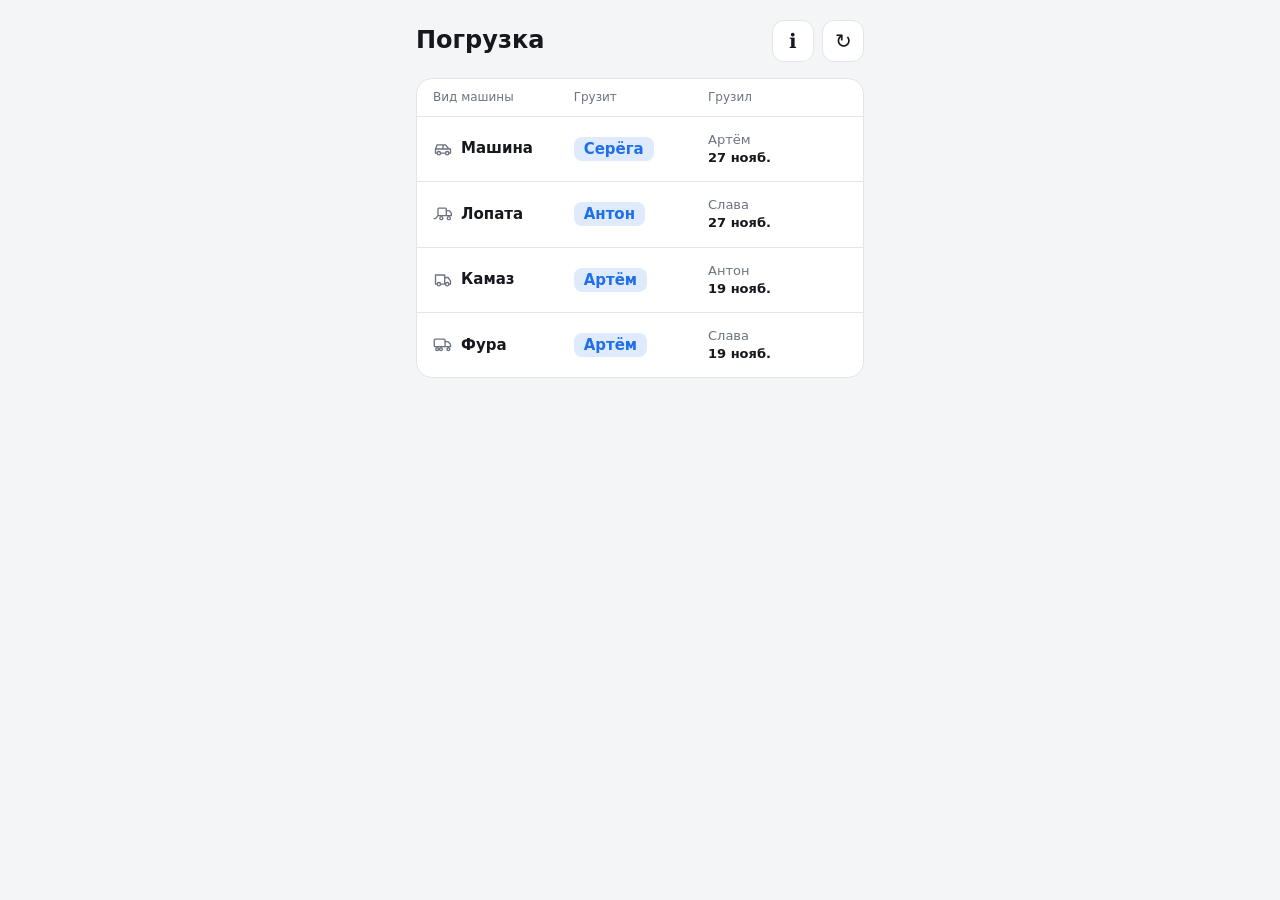
==== index.html @ f65eb088 "Подключить favicon браузера и мобильных устройств" ====
<!DOCTYPE html>
<html lang="ru">
  <head>
    <meta charset="utf-8">
    <meta
      name="viewport"
      content="width=device-width, initial-scale=1, viewport-fit=cover"
    >
    <meta name="theme-color" content="#1f6feb">
    <title>Погрузка машин</title>

    <!-- Иконки для вкладки браузера и главного экрана на телефоне. -->
    <link rel="icon" href="favicon.ico" sizes="any">
    <link rel="icon" type="image/png" sizes="32x32" href="favicon-32x32.png">
    <link rel="icon" type="image/png" sizes="16x16" href="favicon-16x16.png">
    <link rel="apple-touch-icon" sizes="180x180" href="apple-touch-icon.png">

    <link
      rel="stylesheet"
      href="style.css?v=3"
    >
  </head>

  <body>
    <!-- Заголовок и кнопки управления приложением. -->
    <main>
      <header class="top">
        <h1>Погрузка</h1>
        <button class="ic" id="rules" type="button" title="Правила" aria-label="Открыть правила">
          ℹ
        </button>
        <button class="ic" id="ref" type="button" title="Обновить" aria-label="Обновить данные">
          ↻
        </button>
        <button class="ic" id="cfg" type="button" title="GitHub" aria-label="Настройки GitHub">
          ⚙
        </button>
      </header>

      <!-- JavaScript показывает здесь очередь по категориям. -->
      <div id="list"></div>

      <!-- Здесь появляются сообщения о сохранении, обновлении и ошибках. -->
      <div class="msg" id="msg" role="status" aria-live="polite"></div>
    </main>

    <!-- Кнопка сохранения закреплена внизу экрана. -->
    <div class="bar">
      <button id="save" type="button" disabled>Сохранить</button>
    </div>

    <!-- Универсальное всплывающее окно: выбор, настройки или правила. -->
    <div class="ov" id="ov">
      <section class="sheet" id="sheet"></section>
    </div>

    <script src="app.js?v=4"></script>
  </body>
</html>
---- style.css ----
/* ==========================================================
   1. ЦВЕТА И ОБЩИЕ НАСТРОЙКИ
   ========================================================== */

:root {
  box-sizing: border-box;
  padding-top: env(safe-area-inset-top, 0px);
  padding-bottom: env(safe-area-inset-bottom, 0px);

  --bg: #f4f5f7;
  --card: #fff;
  --text: #16181d;
  --muted: #6b7280;
  --accent: #1f6feb;
  --accent-text: #fff;
  --line: #e3e5ea;
  --hover-border: color-mix(in srgb, var(--text) 40%, var(--line));

  color-scheme: light dark;
}

/* Тёмная тема автоматически включается, если она выбрана на устройстве. */
@media (prefers-color-scheme: dark) {
  :root {
    --bg: #101216;
    --card: #1a1d23;
    --text: #eceef2;
    --muted: #9097a3;
    --accent: #4c8dff;
    --line: #2a2e36;
  }
}

* {
  box-sizing: border-box;
  -webkit-tap-highlight-color: transparent;
}

button,
input {
  touch-action: manipulation;
}

body {
  margin: 0;
  background: var(--bg);
  color: var(--text);
  font: 16px / 1.4 system-ui, -apple-system, "Segoe UI", Roboto, sans-serif;
}

main {
  max-width: 480px;
  margin: 0 auto;
  padding: 20px 16px 110px;
}


/* ==========================================================
   2. ШАПКА И КНОПКИ УПРАВЛЕНИЯ
   ========================================================== */

.top {
  display: flex;
  align-items: center;
  margin-bottom: 16px;
}

h1 {
  flex: 1;
  margin: 4px 0;
  font-size: 24px;
}

.ic {
  width: 42px;
  height: 42px;
  margin-left: 8px;
  border: 1px solid var(--line);
  border-radius: 12px;
  background: var(--card);
  color: var(--text);
  font-size: 20px;
}


/* ==========================================================
   3. ТАБЛО ОЧЕРЕДИ
   ========================================================== */

.board {
  overflow: hidden;
  border: 1px solid var(--line);
  border-radius: 16px;
  background: var(--card);
}

.bh,
.row {
  display: grid;
  grid-template-columns: minmax(0, 1.05fr) minmax(0, 1fr) minmax(0, 1.1fr);
  gap: 8px;
  align-items: center;
  padding: 14px 16px;
}

.bh {
  padding: 10px 16px;
  color: var(--muted);
  font-size: 12px;
}

.row {
  width: 100%;
  border: 0;
  border-top: 1px solid var(--line);
  background: none;
  color: inherit;
  font: inherit;
  text-align: left;
  cursor: pointer;
}

.cat {
  display: flex;
  gap: 8px;
  align-items: center;
  font-size: 15px;
  font-weight: 700;
}

.cat svg {
  width: 20px;
  height: 20px;
  flex: none;
  fill: none;
  stroke: var(--muted);
  stroke-width: 1.6;
  stroke-linecap: round;
  stroke-linejoin: round;
}

.nx > span {
  padding: 3px 10px;
  border-radius: 8px;
  background: color-mix(in srgb, var(--accent) 14%, transparent);
  color: var(--accent);
  font-size: 15px;
  font-weight: 700;
}

.nx.empty,
.lst.empty {
  color: var(--muted);
  font-size: 13px;
}

.lst {
  display: flex;
  flex-direction: column;
  font-size: 13px;
  line-height: 1.4;
}

.lst .n {
  color: var(--muted);
}

.lst .w {
  color: var(--text);
  font-weight: 600;
}


/* ==========================================================
   4. НИЖНЯЯ ПАНЕЛЬ СОХРАНЕНИЯ
   ========================================================== */

.bar {
  position: fixed;
  right: 0;
  bottom: 0;
  left: 0;
  padding: 12px 16px calc(12px + env(safe-area-inset-bottom, 0px));
  border-top: 1px solid var(--line);
  background: var(--bg);
}

.bar button {
  display: block;
  width: 100%;
  max-width: 480px;
  margin: 0 auto;
  padding: 16px;
  border: 0;
  border-radius: 14px;
  background: var(--accent);
  color: var(--accent-text);
  font: 600 17px system-ui, sans-serif;
}

.bar button:disabled {
  opacity: 0.45;
  cursor: not-allowed;
}

.msg {
  min-height: 18px;
  margin-top: 6px;
  color: var(--muted);
  font-size: 13px;
  text-align: center;
}

/* Выделяет подтверждение ручного обновления. */
.msg-success {
  color: #3D705B;
}


/* ==========================================================
   5. ВСПЛЫВАЮЩИЕ ОКНА
   ========================================================== */

.ov {
  position: fixed;
  z-index: 5;
  inset: 0;
  display: none;
  align-items: flex-end;
  background: rgb(0 0 0 / 45%);
}

.ov.on {
  display: flex;
}

.sheet {
  width: 100%;
  max-width: 480px;
  max-height: 90vh;
  overflow: auto;
  margin: 0 auto;
  padding: 18px 16px calc(18px + env(safe-area-inset-bottom, 0px));
  border-radius: 20px 20px 0 0;
  background: var(--card);
}

.sheet h2 {
  margin: 0 0 12px;
  font-size: 18px;
}

.hd {
  display: flex;
  align-items: center;
  justify-content: space-between;
  margin-bottom: 12px;
}

.hd h2 {
  margin: 0;
}

.x {
  width: 40px;
  height: 40px;
  border: 1px solid var(--line);
  border-radius: 12px;
  background: var(--bg);
  color: var(--text);
  font-size: 20px;
  line-height: 1;
}


/* ==========================================================
   6. ПОЛЯ, КНОПКИ ВЫБОРА И ТЕКСТ ПРАВИЛ
   ========================================================== */

.lbl {
  display: block;
  margin: 4px 0 6px;
  color: var(--muted);
  font-size: 13px;
}

.hint,
.rules-intro {
  margin: 0 0 10px;
  color: var(--muted);
  font-size: 13px;
}

.rules-list {
  margin: 0 0 18px;
  padding-left: 24px;
  line-height: 1.55;
}

.rules-list li {
  padding-left: 4px;
}

.dt {
  display: block;
  width: 100%;
  margin-bottom: 12px;
  padding: 14px;
  border: 1px solid var(--line);
  border-radius: 12px;
  background: var(--bg);
  color: var(--text);
  font: 600 17px system-ui, sans-serif;
}

.opt {
  display: flex;
  width: 100%;
  align-items: center;
  justify-content: space-between;
  margin-bottom: 8px;
  padding: 16px;
  border: 1px solid var(--line);
  border-radius: 12px;
  background: var(--bg);
  color: var(--text);
  font: 600 17px / 20px system-ui, sans-serif;
  text-align: left;
}

.opt.done {
  justify-content: center;
  margin-top: 6px;
  border-color: var(--accent);
  background: var(--accent);
  color: var(--accent-text);
  text-align: center;
}

.opt.sel {
  padding: 15px;
  border: 2px solid var(--accent);
  color: var(--accent);
}

/* Место под галочку зарезервировано у всех имён, чтобы кнопки не меняли размер. */
.opt[data-person]::after {
  visibility: hidden;
  content: "✓";
  line-height: 20px;
}

.opt[data-person].sel::after {
  visibility: visible;
}


/* ==========================================================
   7. ФОКУС, НАВЕДЕНИЕ И КЛАВИАТУРА
   ========================================================== */

button {
  cursor: pointer;
}

button:focus-visible {
  outline: 2px solid var(--accent);
  outline-offset: 2px;
}

.row:focus-visible {
  outline-offset: -2px;
}

.dt:focus {
  border-color: var(--hover-border);
  outline: none;
}

@media (hover: hover) {
  .x:hover,
  .ic:hover,
  .dt:hover {
    border-color: var(--hover-border);
  }

  .row:hover {
    background: color-mix(in srgb, var(--text) 4%, transparent);
  }

  .opt:not(.sel):not(.done):hover {
    border-color: var(--hover-border);
  }

  .opt.done:hover,
  .bar button:not(:disabled):hover {
    filter: brightness(1.12);
  }
}
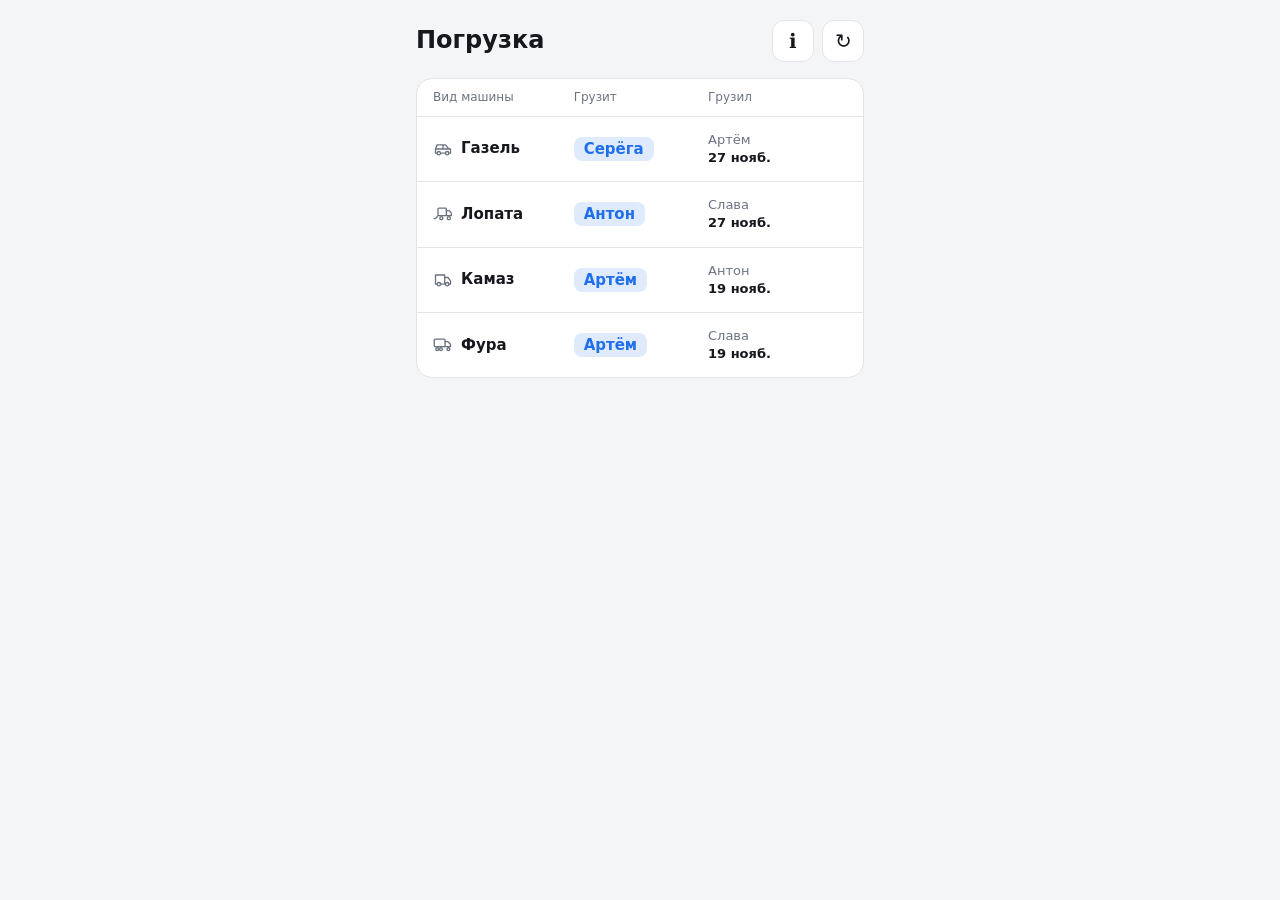
==== commit ca7f5213: "Improve manual refresh and reload statuses" ====
--- a/index.html
+++ b/index.html
@@ -16,8 +16,9 @@
     <link rel="apple-touch-icon" sizes="180x180" href="apple-touch-icon.png">
 
     <link
+      id="app-stylesheet"
       rel="stylesheet"
-      href="style.css?v=3"
+      href="style.css?v=4"
     >
   </head>
 
@@ -54,6 +55,33 @@
       <section class="sheet" id="sheet"></section>
     </div>
 
-    <script src="app.js?v=4"></script>
+    <script>
+      // Добавляет одноразовый параметр, чтобы после Code reload скачать свежие файлы.
+      (() => {
+        const pageUrl = new URL(window.location.href);
+        const reloadToken = pageUrl.searchParams.get("__code_reload");
+        const stylesheet = document.getElementById("app-stylesheet");
+
+        if (reloadToken && stylesheet) {
+          const stylesheetUrl = new URL(stylesheet.href, window.location.href);
+          stylesheetUrl.searchParams.set("__code_reload", reloadToken);
+          stylesheet.href = stylesheetUrl.toString();
+
+          const scriptUrl = new URL("app.js?v=5", window.location.href);
+          scriptUrl.searchParams.set("__code_reload", reloadToken);
+          pageUrl.searchParams.delete("__code_reload");
+          window.history.replaceState({}, "", pageUrl.pathname + pageUrl.search + pageUrl.hash);
+
+          const appScript = document.createElement("script");
+          appScript.src = scriptUrl.toString();
+          document.body.appendChild(appScript);
+          return;
+        }
+
+        const appScript = document.createElement("script");
+        appScript.src = "app.js?v=5";
+        document.body.appendChild(appScript);
+      })();
+    </script>
   </body>
 </html>
--- a/style.css
+++ b/style.css
@@ -211,9 +211,17 @@
   text-align: center;
 }
 
-/* Выделяет подтверждение ручного обновления. */
-.msg-success {
-  color: #3D705B;
+/* Цвета результатов ручной проверки обновлений. */
+.msg-queue-changed {
+  color: #42DF6C;
+}
+
+.msg-code-reload {
+  color: #B67B4C;
+}
+
+.msg-no-updates {
+  color: var(--accent);
 }
 
 
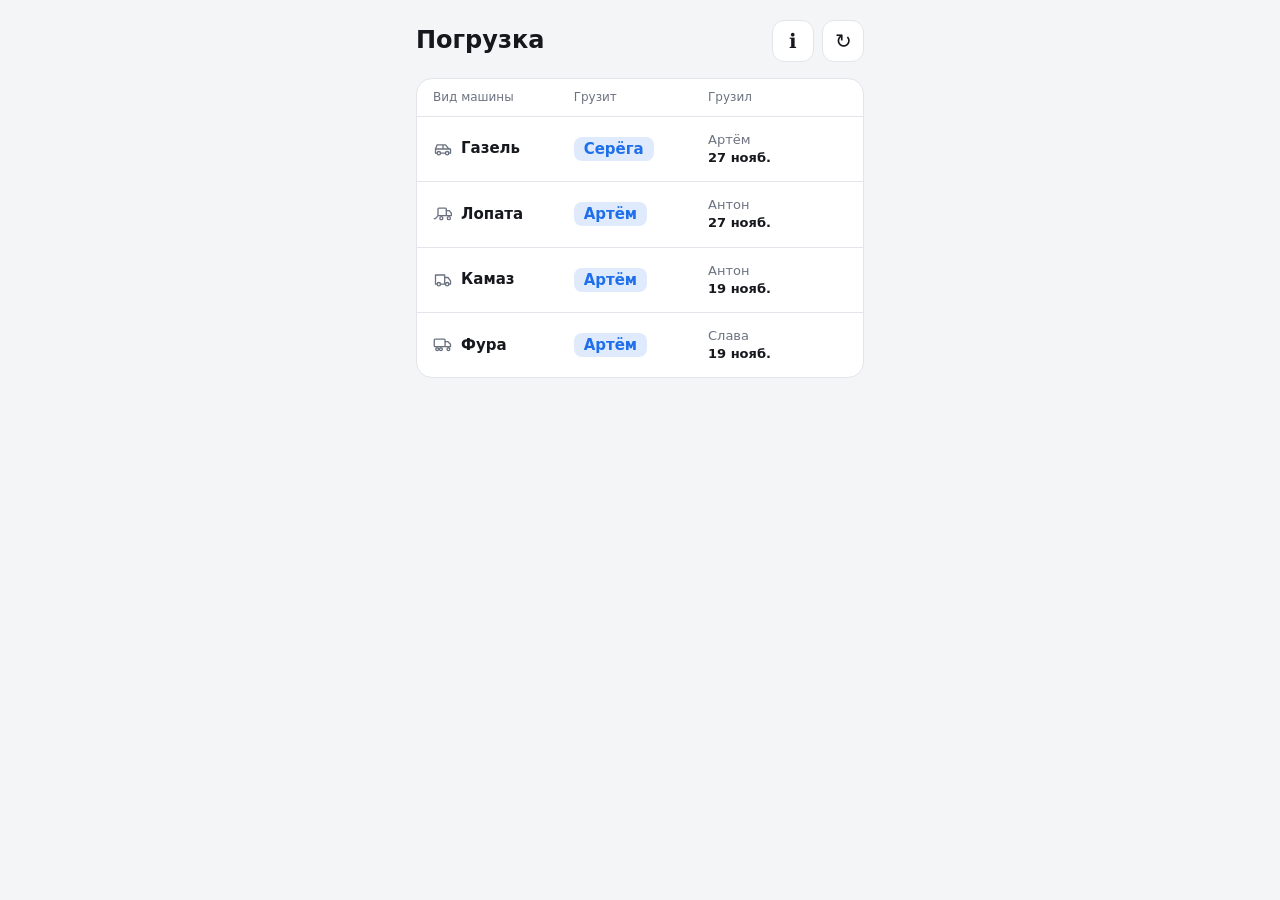
==== commit 141573a8: "Обновляем версии файлов сайта" ====
--- a/index.html
+++ b/index.html
@@ -18,7 +18,7 @@
     <link
       id="app-stylesheet"
       rel="stylesheet"
-      href="style.css?v=4"
+      href="style.css?v=5"
     >
   </head>
 
@@ -67,7 +67,7 @@
           stylesheetUrl.searchParams.set("__code_reload", reloadToken);
           stylesheet.href = stylesheetUrl.toString();
 
-          const scriptUrl = new URL("app.js?v=5", window.location.href);
+          const scriptUrl = new URL("app.js?v=6", window.location.href);
           scriptUrl.searchParams.set("__code_reload", reloadToken);
           pageUrl.searchParams.delete("__code_reload");
           window.history.replaceState({}, "", pageUrl.pathname + pageUrl.search + pageUrl.hash);
@@ -79,7 +79,7 @@
         }
 
         const appScript = document.createElement("script");
-        appScript.src = "app.js?v=5";
+        appScript.src = "app.js?v=6";
         document.body.appendChild(appScript);
       })();
     </script>
--- a/style.css
+++ b/style.css
@@ -220,6 +220,10 @@
   color: #B67B4C;
 }
 
+.msg-save-success {
+  color: #3D705B;
+}
+
 .msg-no-updates {
   color: var(--accent);
 }
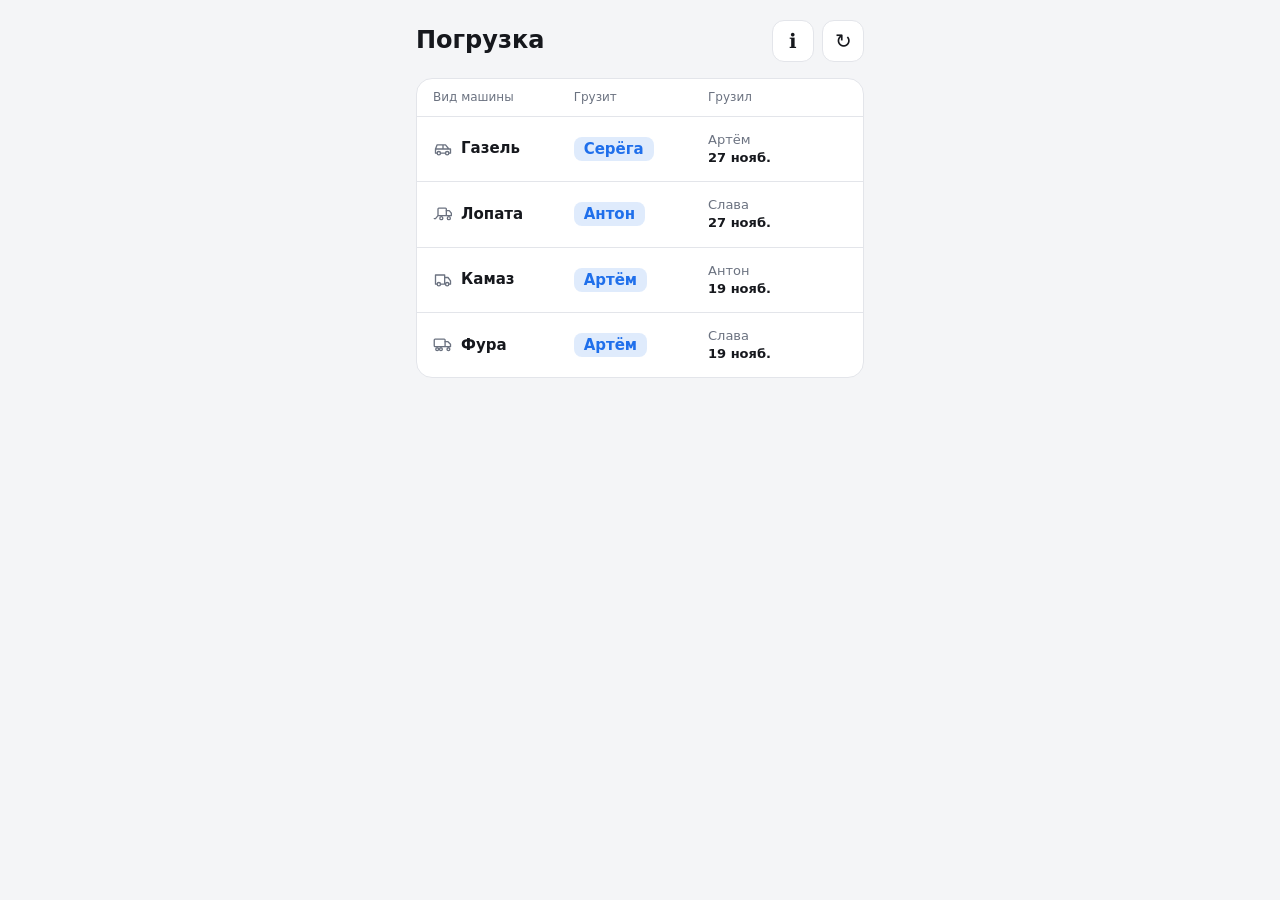
==== commit 139e4e91: "Поднимаем версию скрипта до v7" ====
--- a/index.html
+++ b/index.html
@@ -67,7 +67,7 @@
           stylesheetUrl.searchParams.set("__code_reload", reloadToken);
           stylesheet.href = stylesheetUrl.toString();
 
-          const scriptUrl = new URL("app.js?v=6", window.location.href);
+          const scriptUrl = new URL("app.js?v=7", window.location.href);
           scriptUrl.searchParams.set("__code_reload", reloadToken);
           pageUrl.searchParams.delete("__code_reload");
           window.history.replaceState({}, "", pageUrl.pathname + pageUrl.search + pageUrl.hash);
@@ -79,7 +79,7 @@
         }
 
         const appScript = document.createElement("script");
-        appScript.src = "app.js?v=6";
+        appScript.src = "app.js?v=7";
         document.body.appendChild(appScript);
       })();
     </script>
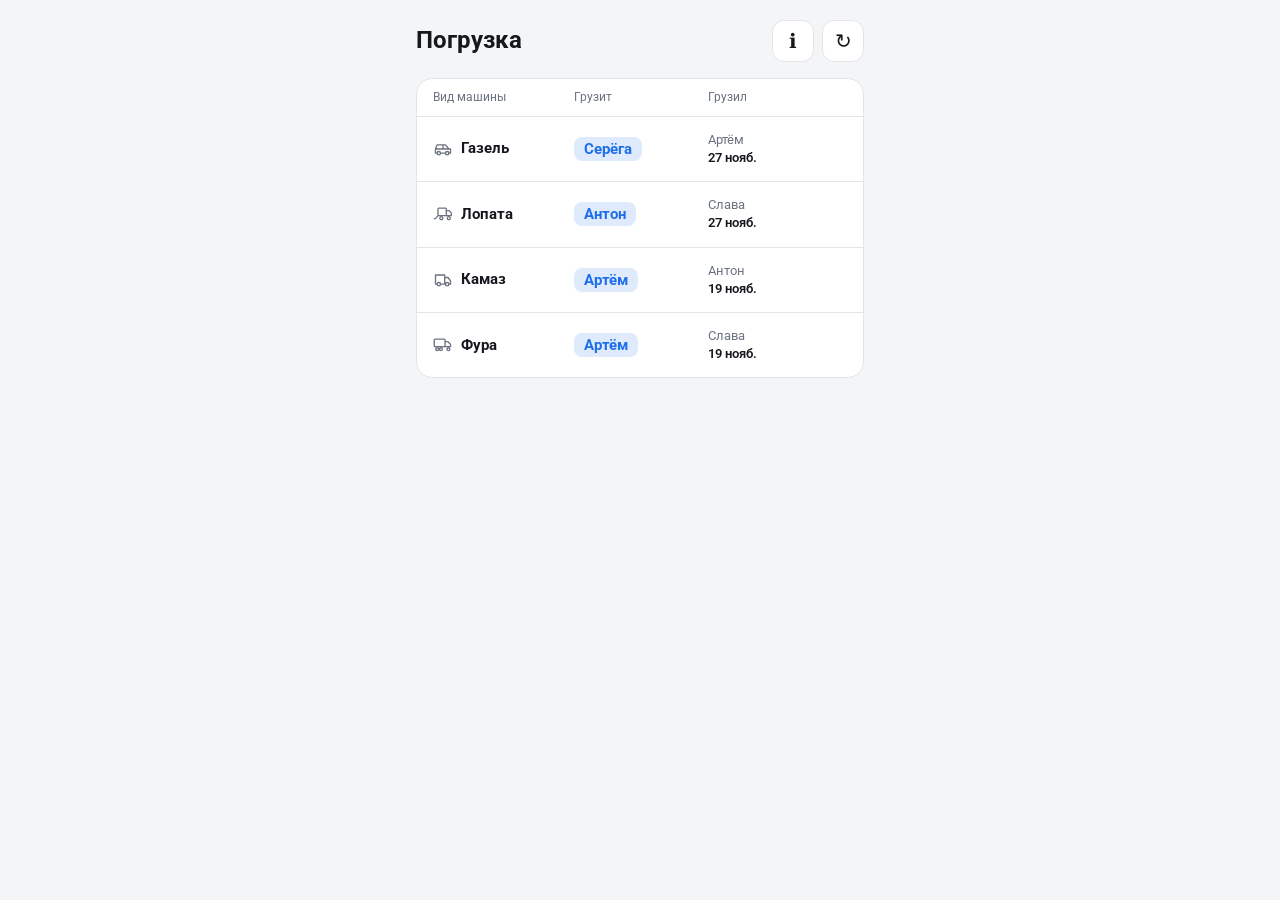
==== commit 70f193ca: "Подключаем шрифт Roboto и обновляем CSS до v6" ====
--- a/index.html
+++ b/index.html
@@ -9,6 +9,11 @@
     <meta name="theme-color" content="#1f6feb">
     <title>Погрузка машин</title>
 
+    <!-- Roboto: обычный, полужирный и жирный текст, включая кириллицу. -->
+    <link rel="preconnect" href="https://fonts.googleapis.com">
+    <link rel="preconnect" href="https://fonts.gstatic.com" crossorigin>
+    <link rel="stylesheet" href="https://fonts.googleapis.com/css2?family=Roboto:wght@400;600;700&amp;display=swap">
+
     <!-- Иконки для вкладки браузера и главного экрана на телефоне. -->
     <link rel="icon" href="favicon.ico" sizes="any">
     <link rel="icon" type="image/png" sizes="32x32" href="favicon-32x32.png">
@@ -18,7 +23,7 @@
     <link
       id="app-stylesheet"
       rel="stylesheet"
-      href="style.css?v=5"
+      href="style.css?v=6"
     >
   </head>
 
--- a/style.css
+++ b/style.css
@@ -7,6 +7,7 @@
   padding-top: env(safe-area-inset-top, 0px);
   padding-bottom: env(safe-area-inset-bottom, 0px);
 
+  --font-family: "Roboto", sans-serif;
   --bg: #f4f5f7;
   --card: #fff;
   --text: #16181d;
@@ -38,6 +39,7 @@
 
 button,
 input {
+  font-family: var(--font-family);
   touch-action: manipulation;
 }
 
@@ -45,7 +47,7 @@
   margin: 0;
   background: var(--bg);
   color: var(--text);
-  font: 16px / 1.4 system-ui, -apple-system, "Segoe UI", Roboto, sans-serif;
+  font: 16px / 1.4 var(--font-family);
 }
 
 main {
@@ -195,7 +197,7 @@
   border-radius: 14px;
   background: var(--accent);
   color: var(--accent-text);
-  font: 600 17px system-ui, sans-serif;
+  font: 600 17px var(--font-family);
 }
 
 .bar button:disabled {
@@ -322,7 +324,7 @@
   border-radius: 12px;
   background: var(--bg);
   color: var(--text);
-  font: 600 17px system-ui, sans-serif;
+  font: 600 17px var(--font-family);
 }
 
 .opt {
@@ -336,7 +338,7 @@
   border-radius: 12px;
   background: var(--bg);
   color: var(--text);
-  font: 600 17px / 20px system-ui, sans-serif;
+  font: 600 17px / 20px var(--font-family);
   text-align: left;
 }
 
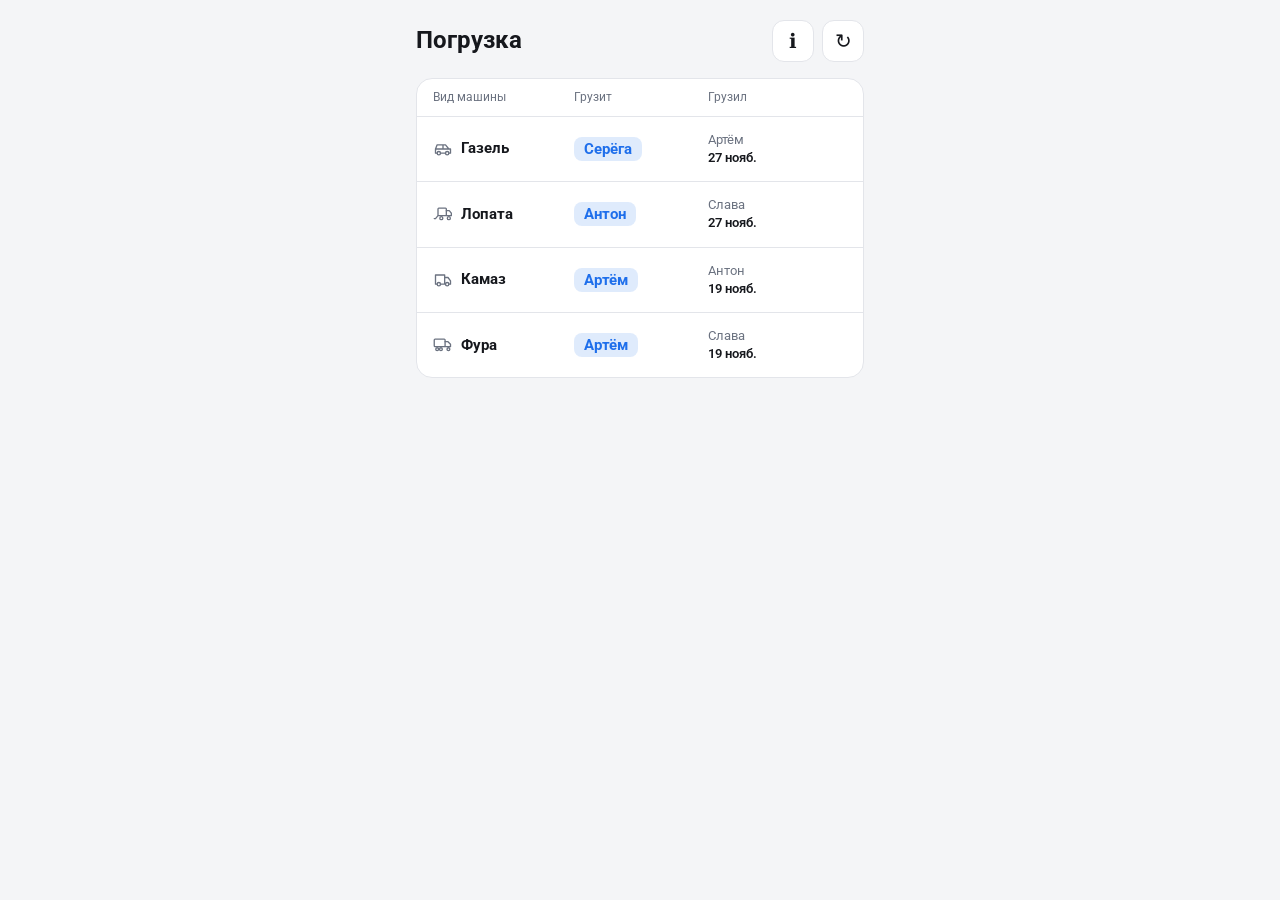
==== commit 8d1cca1a: "Скрываем настройки до проверки режима доступа" ====
--- a/index.html
+++ b/index.html
@@ -15,15 +15,18 @@
     <link rel="stylesheet" href="https://fonts.googleapis.com/css2?family=Roboto:wght@400;600;700&amp;display=swap">
 
     <!-- Иконки для вкладки браузера и главного экрана на телефоне. -->
-    <link rel="icon" href="favicon.ico" sizes="any">
-    <link rel="icon" type="image/png" sizes="32x32" href="favicon-32x32.png">
-    <link rel="icon" type="image/png" sizes="16x16" href="favicon-16x16.png">
+    <link rel="icon" href="favicon/favicon.ico" sizes="any">
+    <link rel="icon" type="image/png" sizes="32x32" href="favicon/favicon-32x32.png">
+    <link rel="icon" type="image/png" sizes="16x16" href="favicon/favicon-16x16.png">
+    <link rel="icon" type="image/png" sizes="192x192" href="favicon/android-chrome-192x192.png">
+    <link rel="icon" type="image/png" sizes="512x512" href="favicon/android-chrome-512x512.png">
+    <link rel="apple-touch-icon" sizes="180x180" href="favicon/apple-touch-icon.png">
     <link rel="apple-touch-icon" sizes="180x180" href="apple-touch-icon.png">
 
     <link
       id="app-stylesheet"
       rel="stylesheet"
-      href="style.css?v=6"
+      href="style/style.css?v=7"
     >
   </head>
 
@@ -38,7 +41,7 @@
         <button class="ic" id="ref" type="button" title="Обновить" aria-label="Обновить данные">
           ↻
         </button>
-        <button class="ic" id="cfg" type="button" title="GitHub" aria-label="Настройки GitHub">
+        <button class="ic" id="cfg" hidden type="button" title="GitHub" aria-label="Настройки GitHub">
           ⚙
         </button>
       </header>
@@ -72,7 +75,7 @@
           stylesheetUrl.searchParams.set("__code_reload", reloadToken);
           stylesheet.href = stylesheetUrl.toString();
 
-          const scriptUrl = new URL("app.js?v=7", window.location.href);
+          const scriptUrl = new URL("js/app.js?v=9", window.location.href);
           scriptUrl.searchParams.set("__code_reload", reloadToken);
           pageUrl.searchParams.delete("__code_reload");
           window.history.replaceState({}, "", pageUrl.pathname + pageUrl.search + pageUrl.hash);
@@ -84,7 +87,7 @@
         }
 
         const appScript = document.createElement("script");
-        appScript.src = "app.js?v=7";
+        appScript.src = "js/app.js?v=9";
         document.body.appendChild(appScript);
       })();
     </script>
--- a/style/style.css
+++ b/style/style.css
@@ -0,0 +1,413 @@
+/* ==========================================================
+   1. ЦВЕТА И ОБЩИЕ НАСТРОЙКИ
+   ========================================================== */
+
+:root {
+  box-sizing: border-box;
+  padding-top: env(safe-area-inset-top, 0px);
+  padding-bottom: env(safe-area-inset-bottom, 0px);
+
+  --font-family: "Roboto", sans-serif;
+  --bg: #f4f5f7;
+  --card: #fff;
+  --text: #16181d;
+  --muted: #6b7280;
+  --accent: #1f6feb;
+  --accent-text: #fff;
+  --line: #e3e5ea;
+  --hover-border: color-mix(in srgb, var(--text) 40%, var(--line));
+
+  color-scheme: light dark;
+}
+
+/* Тёмная тема автоматически включается, если она выбрана на устройстве. */
+@media (prefers-color-scheme: dark) {
+  :root {
+    --bg: #101216;
+    --card: #1a1d23;
+    --text: #eceef2;
+    --muted: #9097a3;
+    --accent: #4c8dff;
+    --line: #2a2e36;
+  }
+}
+
+* {
+  box-sizing: border-box;
+  -webkit-tap-highlight-color: transparent;
+}
+
+button,
+input {
+  font-family: var(--font-family);
+  touch-action: manipulation;
+}
+
+body {
+  margin: 0;
+  background: var(--bg);
+  color: var(--text);
+  font: 16px / 1.4 var(--font-family);
+}
+
+main {
+  max-width: 480px;
+  margin: 0 auto;
+  padding: 20px 16px 110px;
+}
+
+
+/* ==========================================================
+   2. ШАПКА И КНОПКИ УПРАВЛЕНИЯ
+   ========================================================== */
+
+.top {
+  display: flex;
+  align-items: center;
+  margin-bottom: 16px;
+}
+
+h1 {
+  flex: 1;
+  margin: 4px 0;
+  font-size: 24px;
+}
+
+.ic {
+  width: 42px;
+  height: 42px;
+  margin-left: 8px;
+  border: 1px solid var(--line);
+  border-radius: 12px;
+  background: var(--card);
+  color: var(--text);
+  font-size: 20px;
+}
+
+
+/* ==========================================================
+   3. ТАБЛО ОЧЕРЕДИ
+   ========================================================== */
+
+.board {
+  overflow: hidden;
+  border: 1px solid var(--line);
+  border-radius: 16px;
+  background: var(--card);
+}
+
+.bh,
+.row {
+  display: grid;
+  grid-template-columns: minmax(0, 1.05fr) minmax(0, 1fr) minmax(0, 1.1fr);
+  gap: 8px;
+  align-items: center;
+  padding: 14px 16px;
+}
+
+.bh {
+  padding: 10px 16px;
+  color: var(--muted);
+  font-size: 12px;
+}
+
+.row {
+  width: 100%;
+  border: 0;
+  border-top: 1px solid var(--line);
+  background: none;
+  color: inherit;
+  font: inherit;
+  text-align: left;
+  cursor: pointer;
+}
+
+.cat {
+  display: flex;
+  gap: 8px;
+  align-items: center;
+  font-size: 15px;
+  font-weight: 700;
+}
+
+.cat svg {
+  width: 20px;
+  height: 20px;
+  flex: none;
+  fill: none;
+  stroke: var(--muted);
+  stroke-width: 1.6;
+  stroke-linecap: round;
+  stroke-linejoin: round;
+}
+
+.nx > span {
+  padding: 3px 10px;
+  border-radius: 8px;
+  background: color-mix(in srgb, var(--accent) 14%, transparent);
+  color: var(--accent);
+  font-size: 15px;
+  font-weight: 700;
+}
+
+.nx.empty,
+.lst.empty {
+  color: var(--muted);
+  font-size: 13px;
+}
+
+.lst {
+  display: flex;
+  flex-direction: column;
+  font-size: 13px;
+  line-height: 1.4;
+}
+
+.lst .n {
+  color: var(--muted);
+}
+
+.lst .w {
+  color: var(--text);
+  font-weight: 600;
+}
+
+
+/* ==========================================================
+   4. НИЖНЯЯ ПАНЕЛЬ СОХРАНЕНИЯ
+   ========================================================== */
+
+.bar {
+  position: fixed;
+  right: 0;
+  bottom: 0;
+  left: 0;
+  padding: 12px 16px calc(12px + env(safe-area-inset-bottom, 0px));
+  border-top: 1px solid var(--line);
+  background: var(--bg);
+}
+
+.bar button {
+  display: block;
+  width: 100%;
+  max-width: 480px;
+  margin: 0 auto;
+  padding: 16px;
+  border: 0;
+  border-radius: 14px;
+  background: var(--accent);
+  color: var(--accent-text);
+  font: 600 17px var(--font-family);
+}
+
+.bar button:disabled {
+  opacity: 0.45;
+  cursor: not-allowed;
+}
+
+.msg {
+  min-height: 18px;
+  margin-top: 6px;
+  color: var(--muted);
+  font-size: 13px;
+  text-align: center;
+}
+
+/* Цвета результатов ручной проверки обновлений. */
+.msg-queue-changed {
+  color: #42DF6C;
+}
+
+.msg-code-reload {
+  color: #B67B4C;
+}
+
+.msg-save-success {
+  color: #3D705B;
+}
+
+.msg-no-updates {
+  color: var(--accent);
+}
+
+
+/* ==========================================================
+   5. ВСПЛЫВАЮЩИЕ ОКНА
+   ========================================================== */
+
+.ov {
+  position: fixed;
+  z-index: 5;
+  inset: 0;
+  display: none;
+  align-items: flex-end;
+  background: rgb(0 0 0 / 45%);
+}
+
+.ov.on {
+  display: flex;
+}
+
+.sheet {
+  width: 100%;
+  max-width: 480px;
+  max-height: 90vh;
+  overflow: auto;
+  margin: 0 auto;
+  padding: 18px 16px calc(18px + env(safe-area-inset-bottom, 0px));
+  border-radius: 20px 20px 0 0;
+  background: var(--card);
+}
+
+.sheet h2 {
+  margin: 0 0 12px;
+  font-size: 18px;
+}
+
+.hd {
+  display: flex;
+  align-items: center;
+  justify-content: space-between;
+  margin-bottom: 12px;
+}
+
+.hd h2 {
+  margin: 0;
+}
+
+.x {
+  width: 40px;
+  height: 40px;
+  border: 1px solid var(--line);
+  border-radius: 12px;
+  background: var(--bg);
+  color: var(--text);
+  font-size: 20px;
+  line-height: 1;
+}
+
+
+/* ==========================================================
+   6. ПОЛЯ, КНОПКИ ВЫБОРА И ТЕКСТ ПРАВИЛ
+   ========================================================== */
+
+.lbl {
+  display: block;
+  margin: 4px 0 6px;
+  color: var(--muted);
+  font-size: 13px;
+}
+
+.hint,
+.rules-intro {
+  margin: 0 0 10px;
+  color: var(--muted);
+  font-size: 13px;
+}
+
+.rules-list {
+  margin: 0 0 18px;
+  padding-left: 24px;
+  line-height: 1.55;
+}
+
+.rules-list li {
+  padding-left: 4px;
+}
+
+.dt {
+  display: block;
+  width: 100%;
+  margin-bottom: 12px;
+  padding: 14px;
+  border: 1px solid var(--line);
+  border-radius: 12px;
+  background: var(--bg);
+  color: var(--text);
+  font: 600 17px var(--font-family);
+}
+
+.opt {
+  display: flex;
+  width: 100%;
+  align-items: center;
+  justify-content: space-between;
+  margin-bottom: 8px;
+  padding: 16px;
+  border: 1px solid var(--line);
+  border-radius: 12px;
+  background: var(--bg);
+  color: var(--text);
+  font: 600 17px / 20px var(--font-family);
+  text-align: left;
+}
+
+.opt.done {
+  justify-content: center;
+  margin-top: 6px;
+  border-color: var(--accent);
+  background: var(--accent);
+  color: var(--accent-text);
+  text-align: center;
+}
+
+.opt.sel {
+  padding: 15px;
+  border: 2px solid var(--accent);
+  color: var(--accent);
+}
+
+/* Место под галочку зарезервировано у всех имён, чтобы кнопки не меняли размер. */
+.opt[data-person]::after {
+  visibility: hidden;
+  content: "✓";
+  line-height: 20px;
+}
+
+.opt[data-person].sel::after {
+  visibility: visible;
+}
+
+
+/* ==========================================================
+   7. ФОКУС, НАВЕДЕНИЕ И КЛАВИАТУРА
+   ========================================================== */
+
+button {
+  cursor: pointer;
+}
+
+button:focus-visible {
+  outline: 2px solid var(--accent);
+  outline-offset: 2px;
+}
+
+.row:focus-visible {
+  outline-offset: -2px;
+}
+
+.dt:focus {
+  border-color: var(--hover-border);
+  outline: none;
+}
+
+@media (hover: hover) {
+  .x:hover,
+  .ic:hover,
+  .dt:hover {
+    border-color: var(--hover-border);
+  }
+
+  .row:hover {
+    background: color-mix(in srgb, var(--text) 4%, transparent);
+  }
+
+  .opt:not(.sel):not(.done):hover {
+    border-color: var(--hover-border);
+  }
+
+  .opt.done:hover,
+  .bar button:not(:disabled):hover {
+    filter: brightness(1.12);
+  }
+}
